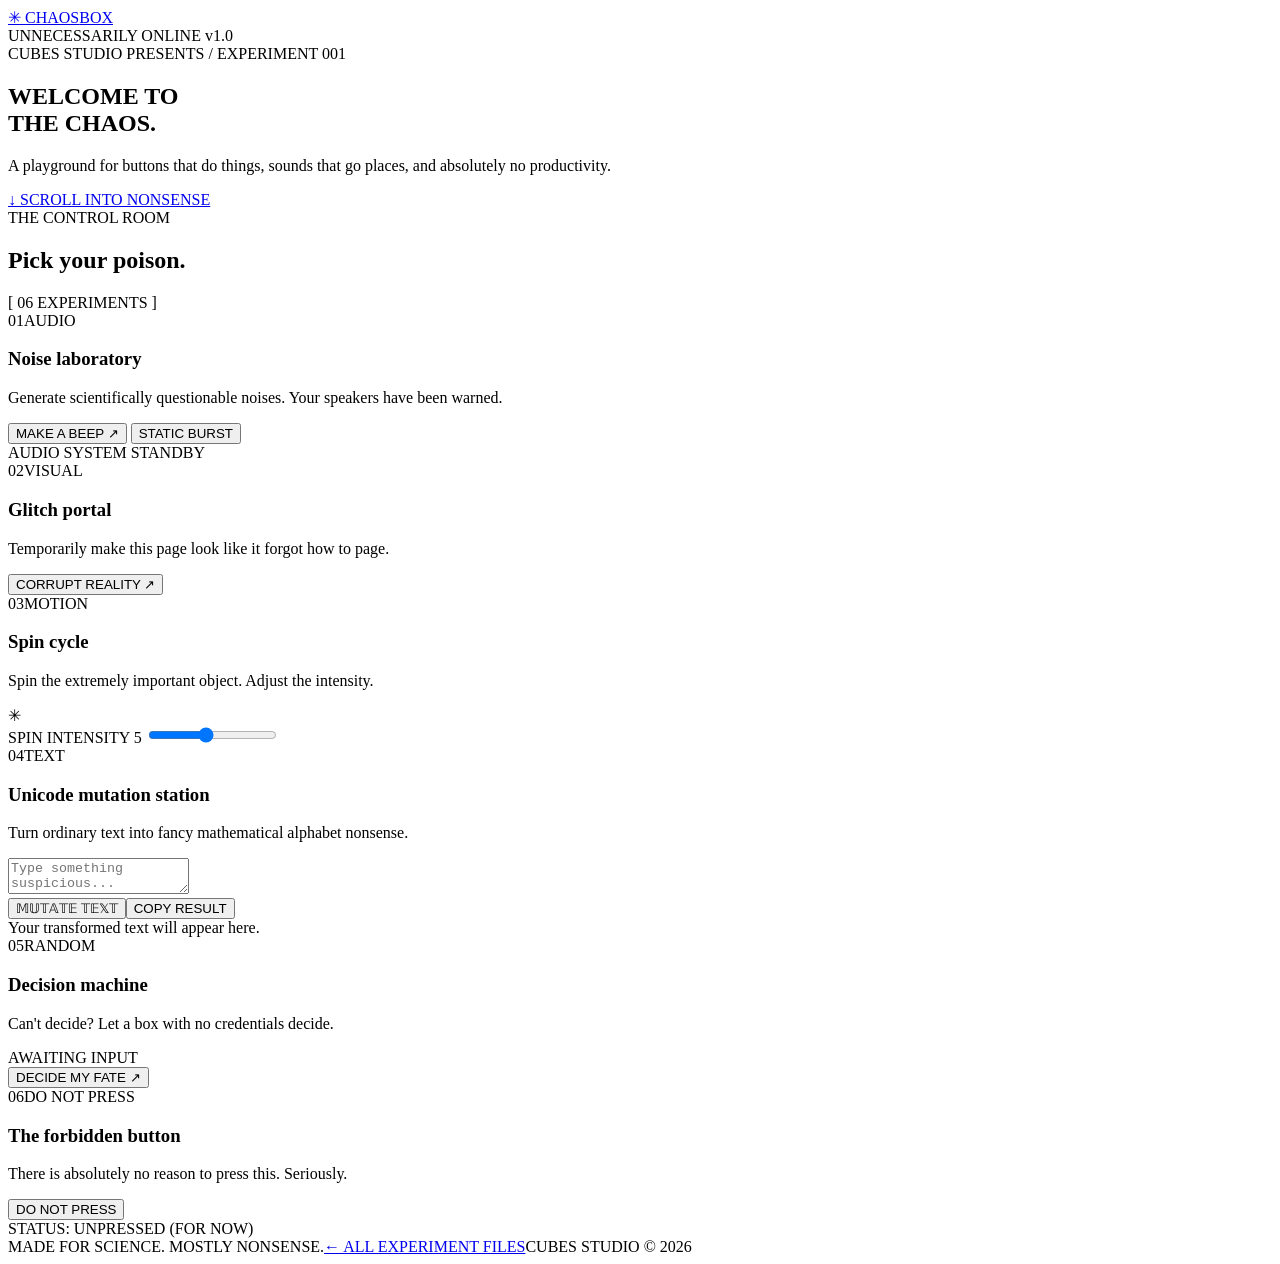
==== stuff/chaosbox/index.html @ ee300ed1 "Move CHAOSBOX into stuff/chaosbox" ====
<!doctype html>
<html lang="en">
<head>
  <meta charset="utf-8">
  <meta name="viewport" content="width=device-width,initial-scale=1">
  <meta name="theme-color" content="#090713">
  <title>CHAOSBOX — experiments in unnecessary</title>
  <link rel="stylesheet" href="styles.css">
  <script src="app.js" defer></script>
</head>
<body>
  <div class="noise" aria-hidden="true"></div>
  <header class="topbar">
    <a class="brand" href="./" aria-label="Chaosbox home"><span class="brand-mark">✳</span> CHAOS<span>BOX</span></a>
    <div class="top-meta"><span class="live-dot"></span> UNNECESSARILY ONLINE <span class="version">v1.0</span></div>
  </header>
  <main>
    <section class="hero">
      <div class="eyebrow">CUBES STUDIO PRESENTS / EXPERIMENT 001</div>
      <h1>WELCOME TO<br><span class="gradient-text">THE CHAOS.</span></h1>
      <p>A playground for buttons that do things, sounds that go places, and absolutely no productivity.</p>
      <a class="scroll-cue" href="#experiments">↓ SCROLL INTO NONSENSE</a>
    </section>

    <section id="experiments" class="section">
      <div class="section-heading"><div><div class="eyebrow">THE CONTROL ROOM</div><h2>Pick your poison<span class="accent">.</span></h2></div><span class="section-count">[ 06 EXPERIMENTS ]</span></div>
      <div class="cards">
        <article class="card card-wide">
          <div class="card-head"><span class="number">01</span><span class="tag">AUDIO</span></div>
          <h3>Noise laboratory</h3><p>Generate scientifically questionable noises. Your speakers have been warned.</p>
          <div class="sound-controls">
            <button class="button primary" id="beepBtn">MAKE A BEEP <span>↗</span></button>
            <button class="button ghost" id="noiseBtn">STATIC BURST</button>
          </div>
          <div class="sound-readout" id="soundReadout">AUDIO SYSTEM STANDBY</div>
        </article>
        <article class="card">
          <div class="card-head"><span class="number">02</span><span class="tag">VISUAL</span></div>
          <h3>Glitch portal</h3><p>Temporarily make this page look like it forgot how to page.</p>
          <button class="button ghost" id="glitchBtn">CORRUPT REALITY ↗</button>
        </article>
        <article class="card">
          <div class="card-head"><span class="number">03</span><span class="tag">MOTION</span></div>
          <h3>Spin cycle</h3><p>Spin the extremely important object. Adjust the intensity.</p>
          <div class="spinner-wrap"><div class="spinner" id="spinner">✳</div></div>
          <label class="range-label" for="spinRange">SPIN INTENSITY <output id="spinValue">5</output></label>
          <input id="spinRange" type="range" min="1" max="10" value="5">
        </article>
        <article class="card card-wide">
          <div class="card-head"><span class="number">04</span><span class="tag">TEXT</span></div>
          <h3>Unicode mutation station</h3><p>Turn ordinary text into fancy mathematical alphabet nonsense.</p>
          <textarea id="unicodeInput" rows="2" placeholder="Type something suspicious..."></textarea>
          <div class="unicode-actions"><button class="button primary" id="convertBtn">𝕄𝕌𝕋𝔸𝕋𝔼 𝕋𝔼𝕏𝕋</button><button class="button ghost" id="copyBtn">COPY RESULT</button></div>
          <div class="unicode-output" id="unicodeOutput" aria-live="polite">Your transformed text will appear here.</div>
        </article>
        <article class="card">
          <div class="card-head"><span class="number">05</span><span class="tag">RANDOM</span></div>
          <h3>Decision machine</h3><p>Can't decide? Let a box with no credentials decide.</p>
          <div class="decision" id="decision">AWAITING INPUT</div>
          <button class="button primary" id="randomBtn">DECIDE MY FATE ↗</button>
        </article>
        <article class="card danger-card">
          <div class="card-head"><span class="number">06</span><span class="tag danger-tag">DO NOT PRESS</span></div>
          <h3>The forbidden button</h3><p>There is absolutely no reason to press this. Seriously.</p>
          <button class="button danger" id="forbiddenBtn">DO NOT PRESS</button>
          <div class="forbidden-status" id="forbiddenStatus">STATUS: UNPRESSED (FOR NOW)</div>
        </article>
      </div>
    </section>
    <footer><span>MADE FOR SCIENCE. MOSTLY NONSENSE.</span><a href="../">← ALL EXPERIMENT FILES</a><span>CUBES STUDIO © 2026</span></footer>
  </main>
  <div class="toast" id="toast" role="status" aria-live="polite"></div>
</body>
</html>
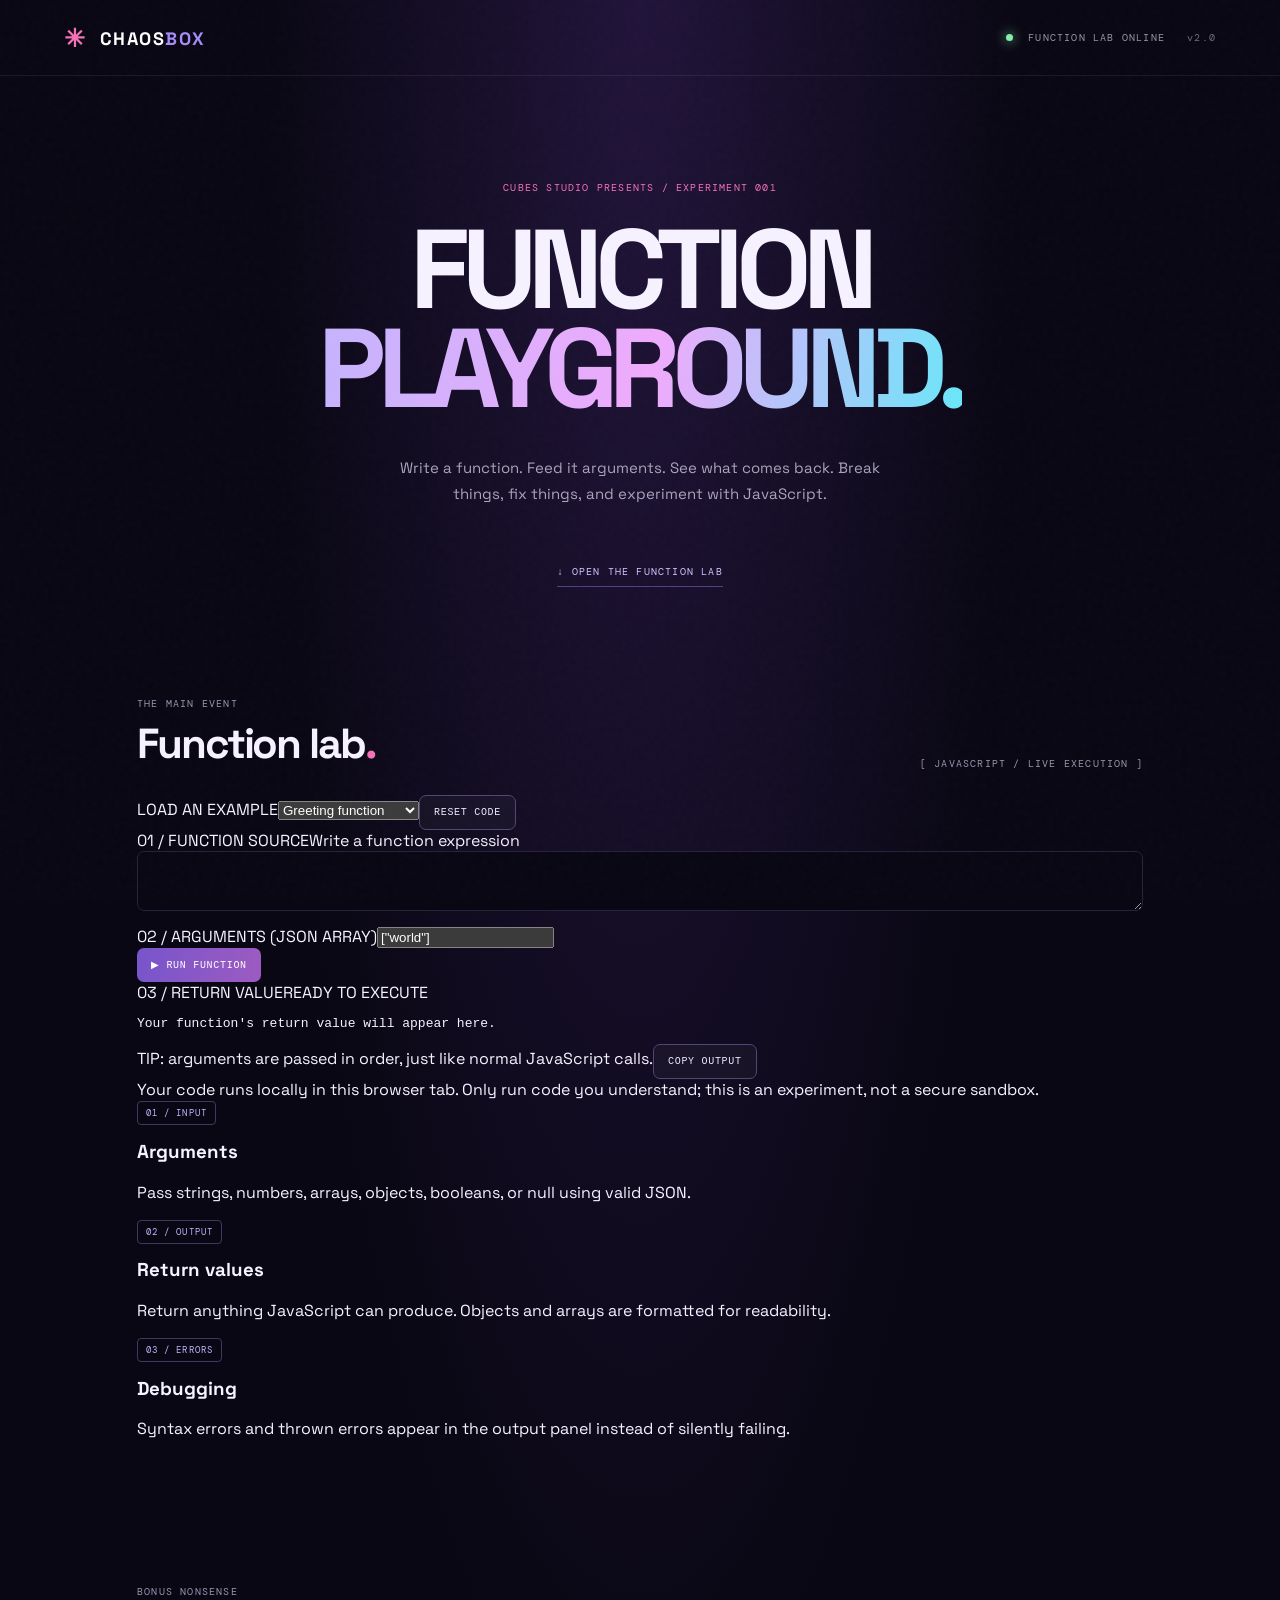
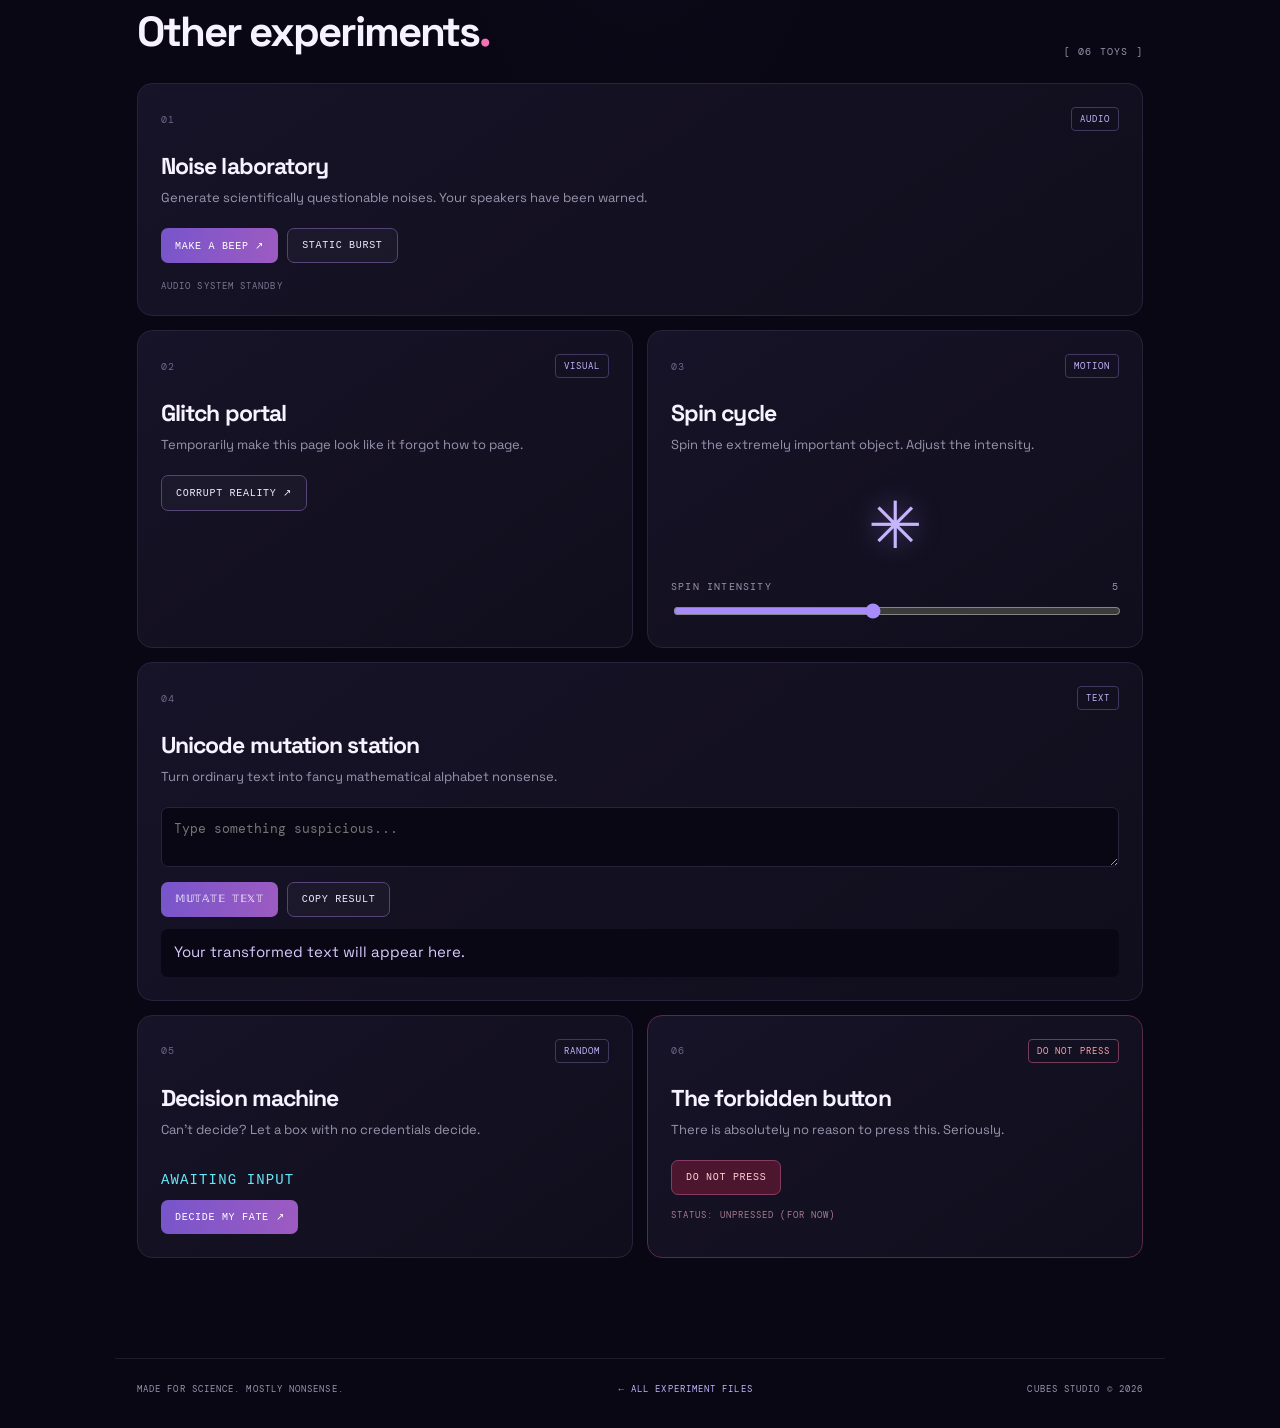
==== commit 009fbc60: "Make CHAOSBOX a JavaScript function playground" ====
--- a/stuff/chaosbox/index.html
+++ b/stuff/chaosbox/index.html
@@ -1,74 +1,41 @@
 <!doctype html>
 <html lang="en">
 <head>
-  <meta charset="utf-8">
-  <meta name="viewport" content="width=device-width,initial-scale=1">
-  <meta name="theme-color" content="#090713">
-  <title>CHAOSBOX — experiments in unnecessary</title>
-  <link rel="stylesheet" href="styles.css">
-  <script src="app.js" defer></script>
+<meta charset="utf-8"><meta name="viewport" content="width=device-width,initial-scale=1"><meta name="theme-color" content="#090713">
+<title>CHAOSBOX — JavaScript function playground</title><link rel="stylesheet" href="styles.css"><script src="app.js" defer></script>
 </head>
 <body>
-  <div class="noise" aria-hidden="true"></div>
-  <header class="topbar">
-    <a class="brand" href="./" aria-label="Chaosbox home"><span class="brand-mark">✳</span> CHAOS<span>BOX</span></a>
-    <div class="top-meta"><span class="live-dot"></span> UNNECESSARILY ONLINE <span class="version">v1.0</span></div>
-  </header>
-  <main>
-    <section class="hero">
-      <div class="eyebrow">CUBES STUDIO PRESENTS / EXPERIMENT 001</div>
-      <h1>WELCOME TO<br><span class="gradient-text">THE CHAOS.</span></h1>
-      <p>A playground for buttons that do things, sounds that go places, and absolutely no productivity.</p>
-      <a class="scroll-cue" href="#experiments">↓ SCROLL INTO NONSENSE</a>
-    </section>
-
-    <section id="experiments" class="section">
-      <div class="section-heading"><div><div class="eyebrow">THE CONTROL ROOM</div><h2>Pick your poison<span class="accent">.</span></h2></div><span class="section-count">[ 06 EXPERIMENTS ]</span></div>
-      <div class="cards">
-        <article class="card card-wide">
-          <div class="card-head"><span class="number">01</span><span class="tag">AUDIO</span></div>
-          <h3>Noise laboratory</h3><p>Generate scientifically questionable noises. Your speakers have been warned.</p>
-          <div class="sound-controls">
-            <button class="button primary" id="beepBtn">MAKE A BEEP <span>↗</span></button>
-            <button class="button ghost" id="noiseBtn">STATIC BURST</button>
-          </div>
-          <div class="sound-readout" id="soundReadout">AUDIO SYSTEM STANDBY</div>
-        </article>
-        <article class="card">
-          <div class="card-head"><span class="number">02</span><span class="tag">VISUAL</span></div>
-          <h3>Glitch portal</h3><p>Temporarily make this page look like it forgot how to page.</p>
-          <button class="button ghost" id="glitchBtn">CORRUPT REALITY ↗</button>
-        </article>
-        <article class="card">
-          <div class="card-head"><span class="number">03</span><span class="tag">MOTION</span></div>
-          <h3>Spin cycle</h3><p>Spin the extremely important object. Adjust the intensity.</p>
-          <div class="spinner-wrap"><div class="spinner" id="spinner">✳</div></div>
-          <label class="range-label" for="spinRange">SPIN INTENSITY <output id="spinValue">5</output></label>
-          <input id="spinRange" type="range" min="1" max="10" value="5">
-        </article>
-        <article class="card card-wide">
-          <div class="card-head"><span class="number">04</span><span class="tag">TEXT</span></div>
-          <h3>Unicode mutation station</h3><p>Turn ordinary text into fancy mathematical alphabet nonsense.</p>
-          <textarea id="unicodeInput" rows="2" placeholder="Type something suspicious..."></textarea>
-          <div class="unicode-actions"><button class="button primary" id="convertBtn">𝕄𝕌𝕋𝔸𝕋𝔼 𝕋𝔼𝕏𝕋</button><button class="button ghost" id="copyBtn">COPY RESULT</button></div>
-          <div class="unicode-output" id="unicodeOutput" aria-live="polite">Your transformed text will appear here.</div>
-        </article>
-        <article class="card">
-          <div class="card-head"><span class="number">05</span><span class="tag">RANDOM</span></div>
-          <h3>Decision machine</h3><p>Can't decide? Let a box with no credentials decide.</p>
-          <div class="decision" id="decision">AWAITING INPUT</div>
-          <button class="button primary" id="randomBtn">DECIDE MY FATE ↗</button>
-        </article>
-        <article class="card danger-card">
-          <div class="card-head"><span class="number">06</span><span class="tag danger-tag">DO NOT PRESS</span></div>
-          <h3>The forbidden button</h3><p>There is absolutely no reason to press this. Seriously.</p>
-          <button class="button danger" id="forbiddenBtn">DO NOT PRESS</button>
-          <div class="forbidden-status" id="forbiddenStatus">STATUS: UNPRESSED (FOR NOW)</div>
-        </article>
-      </div>
-    </section>
-    <footer><span>MADE FOR SCIENCE. MOSTLY NONSENSE.</span><a href="../">← ALL EXPERIMENT FILES</a><span>CUBES STUDIO © 2026</span></footer>
-  </main>
-  <div class="toast" id="toast" role="status" aria-live="polite"></div>
-</body>
-</html>+<div class="noise" aria-hidden="true"></div>
+<header class="topbar"><a class="brand" href="./"><span class="brand-mark">✳</span> CHAOS<span>BOX</span></a><div class="top-meta"><span class="live-dot"></span> FUNCTION LAB ONLINE <span class="version">v2.0</span></div></header>
+<main>
+<section class="hero"><div class="eyebrow">CUBES STUDIO PRESENTS / EXPERIMENT 001</div><h1>FUNCTION<br><span class="gradient-text">PLAYGROUND.</span></h1><p>Write a function. Feed it arguments. See what comes back. Break things, fix things, and experiment with JavaScript.</p><a class="scroll-cue" href="#function-lab">↓ OPEN THE FUNCTION LAB</a></section>
+<section id="function-lab" class="section function-section">
+<div class="section-heading"><div><div class="eyebrow">THE MAIN EVENT</div><h2>Function lab<span class="accent">.</span></h2></div><span class="section-count">[ JAVASCRIPT / LIVE EXECUTION ]</span></div>
+<div class="lab-card">
+<div class="lab-toolbar"><label for="exampleSelect">LOAD AN EXAMPLE</label><select id="exampleSelect"><option value="greet">Greeting function</option><option value="math">Math function</option><option value="factorial">Factorial (recursion)</option><option value="filter">Filter an array</option><option value="word">Word counter</option><option value="fibonacci">Fibonacci sequence</option><option value="async">Async function</option><option value="custom">Start from scratch</option></select><button class="button ghost" id="resetCode">RESET CODE</button></div>
+<div class="editor-label"><span>01 / FUNCTION SOURCE</span><span>Write a function expression</span></div>
+<textarea id="functionCode" class="code-editor" spellcheck="false" autocapitalize="off" autocomplete="off"></textarea>
+<div class="args-row"><div class="args-field"><label for="functionArgs">02 / ARGUMENTS (JSON ARRAY)</label><input id="functionArgs" class="args-input" value='["world"]' spellcheck="false"></div><button class="button primary run-button" id="runFunction">▶ RUN FUNCTION</button></div>
+<div class="editor-label output-heading"><span>03 / RETURN VALUE</span><span id="runStatus">READY TO EXECUTE</span></div>
+<pre class="function-output" id="functionOutput" aria-live="polite">Your function's return value will appear here.</pre>
+<div class="lab-foot"><span>TIP: arguments are passed in order, just like normal JavaScript calls.</span><button class="button ghost" id="copyOutput">COPY OUTPUT</button></div>
+<div class="safety-note">Your code runs locally in this browser tab. Only run code you understand; this is an experiment, not a secure sandbox.</div>
+</div>
+<div class="concept-grid">
+<article class="concept"><span class="tag">01 / INPUT</span><h3>Arguments</h3><p>Pass strings, numbers, arrays, objects, booleans, or null using valid JSON.</p></article>
+<article class="concept"><span class="tag">02 / OUTPUT</span><h3>Return values</h3><p>Return anything JavaScript can produce. Objects and arrays are formatted for readability.</p></article>
+<article class="concept"><span class="tag">03 / ERRORS</span><h3>Debugging</h3><p>Syntax errors and thrown errors appear in the output panel instead of silently failing.</p></article>
+</div>
+</section>
+<section id="experiments" class="section extras-section"><div class="section-heading"><div><div class="eyebrow">BONUS NONSENSE</div><h2>Other experiments<span class="accent">.</span></h2></div><span class="section-count">[ 06 TOYS ]</span></div>
+<div class="cards">
+<article class="card card-wide"><div class="card-head"><span class="number">01</span><span class="tag">AUDIO</span></div><h3>Noise laboratory</h3><p>Generate scientifically questionable noises. Your speakers have been warned.</p><div class="sound-controls"><button class="button primary" id="beepBtn">MAKE A BEEP ↗</button><button class="button ghost" id="noiseBtn">STATIC BURST</button></div><div class="sound-readout" id="soundReadout">AUDIO SYSTEM STANDBY</div></article>
+<article class="card"><div class="card-head"><span class="number">02</span><span class="tag">VISUAL</span></div><h3>Glitch portal</h3><p>Temporarily make this page look like it forgot how to page.</p><button class="button ghost" id="glitchBtn">CORRUPT REALITY ↗</button></article>
+<article class="card"><div class="card-head"><span class="number">03</span><span class="tag">MOTION</span></div><h3>Spin cycle</h3><p>Spin the extremely important object. Adjust the intensity.</p><div class="spinner-wrap"><div class="spinner" id="spinner">✳</div></div><label class="range-label" for="spinRange">SPIN INTENSITY <output id="spinValue">5</output></label><input id="spinRange" type="range" min="1" max="10" value="5"></article>
+<article class="card card-wide"><div class="card-head"><span class="number">04</span><span class="tag">TEXT</span></div><h3>Unicode mutation station</h3><p>Turn ordinary text into fancy mathematical alphabet nonsense.</p><textarea id="unicodeInput" rows="2" placeholder="Type something suspicious..."></textarea><div class="unicode-actions"><button class="button primary" id="convertBtn">𝕄𝕌𝕋𝔸𝕋𝔼 𝕋𝔼𝕏𝕋</button><button class="button ghost" id="copyBtn">COPY RESULT</button></div><div class="unicode-output" id="unicodeOutput" aria-live="polite">Your transformed text will appear here.</div></article>
+<article class="card"><div class="card-head"><span class="number">05</span><span class="tag">RANDOM</span></div><h3>Decision machine</h3><p>Can't decide? Let a box with no credentials decide.</p><div class="decision" id="decision">AWAITING INPUT</div><button class="button primary" id="randomBtn">DECIDE MY FATE ↗</button></article>
+<article class="card danger-card"><div class="card-head"><span class="number">06</span><span class="tag danger-tag">DO NOT PRESS</span></div><h3>The forbidden button</h3><p>There is absolutely no reason to press this. Seriously.</p><button class="button danger" id="forbiddenBtn">DO NOT PRESS</button><div class="forbidden-status" id="forbiddenStatus">STATUS: UNPRESSED (FOR NOW)</div></article>
+</div></section>
+<footer><span>MADE FOR SCIENCE. MOSTLY NONSENSE.</span><a href="../../">← ALL EXPERIMENT FILES</a><span>CUBES STUDIO © 2026</span></footer>
+</main><div class="toast" id="toast" role="status" aria-live="polite"></div>
+</body></html>
--- a/stuff/chaosbox/styles.css
+++ b/stuff/chaosbox/styles.css
@@ -0,0 +1,5 @@
+@import url('https://fonts.googleapis.com/css2?family=DM+Mono:wght@400;500&family=Space+Grotesk:wght@400;500;600;700&display=swap');
+:root{color-scheme:dark;--bg:#090713;--panel:#121020;--line:#28233b;--muted:#9994ad;--text:#f6f2ff;--purple:#a78bfa;--pink:#f472b6;--cyan:#67e8f9}
+*{box-sizing:border-box}html{scroll-behavior:smooth}body{margin:0;background:radial-gradient(ellipse at 50% 0%,#21143a 0,transparent 42%),var(--bg);color:var(--text);font-family:'Space Grotesk',sans-serif;min-height:100vh;overflow-x:hidden}.noise{pointer-events:none;position:fixed;inset:0;opacity:.035;z-index:5;background-image:url("data:image/svg+xml,%3Csvg viewBox='0 0 180 180' xmlns='http://www.w3.org/2000/svg'%3E%3Cfilter id='n'%3E%3CfeTurbulence type='fractalNoise' baseFrequency='.9' numOctaves='3' stitchTiles='stitch'/%3E%3C/filter%3E%3Crect width='100%25' height='100%25' filter='url(%23n)' opacity='.6'/%3E%3C/svg%3E")}.topbar{height:76px;border-bottom:1px solid #ffffff12;display:flex;align-items:center;justify-content:space-between;padding:0 max(5vw,22px);position:relative;z-index:2}.brand{font-weight:700;letter-spacing:.08em;color:white;text-decoration:none;font-size:18px}.brand span:last-child{color:var(--purple)}.brand-mark{color:var(--pink);font-size:25px;vertical-align:-2px;margin-right:7px}.top-meta,.eyebrow,.section-count,.number,.tag,.sound-readout,.range-label,.forbidden-status,footer,.scroll-cue{font-family:'DM Mono',monospace;font-size:10px;letter-spacing:.12em;color:var(--muted)}.live-dot{display:inline-block;width:7px;height:7px;background:#86efac;border-radius:50%;box-shadow:0 0 12px #86efac;margin-right:8px}.version{margin-left:15px;color:#6e6883}.hero{min-height:530px;padding:105px 22px 80px;text-align:center;display:flex;align-items:center;flex-direction:column}.hero .eyebrow{color:var(--pink)}h1{font-size:clamp(58px,10vw,112px);line-height:.88;letter-spacing:-.075em;margin:27px 0 22px;font-weight:700}.gradient-text{background:linear-gradient(100deg,#c4b5fd,#f0abfc 52%,#67e8f9);-webkit-background-clip:text;background-clip:text;color:transparent}.hero p{color:#aaa4bb;max-width:480px;line-height:1.7;font-size:15px}.scroll-cue{margin-top:44px;text-decoration:none;color:#d4c5ff;border-bottom:1px solid #a78bfa66;padding-bottom:8px}.section{max-width:1050px;margin:0 auto;padding:30px 22px 100px}.section-heading{display:flex;justify-content:space-between;align-items:end;margin-bottom:25px}.section-heading h2{font-size:clamp(28px,5vw,42px);margin:7px 0 0;letter-spacing:-.05em}.accent{color:var(--pink)}.cards{display:grid;grid-template-columns:repeat(2,minmax(0,1fr));gap:14px}.card{background:linear-gradient(145deg,#171328,#100e1c);border:1px solid var(--line);border-radius:15px;padding:23px;min-width:0;transition:border-color .2s,transform .2s;position:relative;overflow:hidden}.card:hover{border-color:#6e55a2;transform:translateY(-2px)}.card-wide{grid-column:span 2}.card-head{display:flex;justify-content:space-between;align-items:center}.number{color:#6e6688}.tag{border:1px solid #42375f;border-radius:4px;padding:5px 8px;color:#c4b5fd;font-size:9px}.card h3{font-size:23px;margin:20px 0 7px;letter-spacing:-.04em}.card p{color:var(--muted);font-size:13px;line-height:1.6;margin:0 0 19px}.button{border:1px solid #544576;background:transparent;color:#eee8ff;border-radius:7px;padding:11px 14px;font:500 10px 'DM Mono',monospace;letter-spacing:.07em;cursor:pointer;transition:.18s}.button:hover{transform:translateY(-2px);filter:brightness(1.2)}.primary{background:linear-gradient(100deg,#7755cb,#9d5bc1);border:0;color:white}.primary span{margin-left:15px}.ghost{background:#ffffff08}.sound-controls,.unicode-actions{display:flex;gap:9px;flex-wrap:wrap}.sound-readout{margin-top:17px;color:#7d7692;font-size:9px}.spinner-wrap{height:100px;display:grid;place-items:center}.spinner{font-size:65px;color:#c4b5fd;text-shadow:0 0 28px #a78bfa77;display:inline-block;transform-origin:center}.range-label{display:flex;justify-content:space-between;margin:5px 0 8px}input[type=range]{width:100%;accent-color:#a78bfa}textarea{width:100%;resize:vertical;background:#090713;border:1px solid var(--line);border-radius:7px;padding:12px;color:white;font:13px 'DM Mono',monospace;margin-bottom:10px;outline:none}textarea:focus{border-color:var(--purple)}.unicode-output{margin-top:12px;padding:13px;border-radius:7px;background:#090713;color:#d8caff;min-height:48px;overflow-wrap:anywhere;font-size:15px}.decision{font:500 14px 'DM Mono',monospace;color:var(--cyan);min-height:40px;display:flex;align-items:center;letter-spacing:.08em}.danger-card{border-color:#572b4b}.danger-tag{color:#fda4af;border-color:#743c57}.danger{background:#4c172e;border-color:#873b61;color:#fecdd3}.forbidden-status{font-size:9px;margin-top:14px;color:#a77c90}.toast{position:fixed;bottom:22px;left:50%;transform:translate(-50%,20px);background:#eee8ff;color:#171020;padding:12px 18px;border-radius:8px;font:11px 'DM Mono',monospace;opacity:0;pointer-events:none;transition:.25s;z-index:10;max-width:90%;text-align:center}.toast.show{opacity:1;transform:translate(-50%,0)}body.glitch{animation:glitch .15s steps(2) 8}body.glitch main{filter:hue-rotate(130deg) contrast(1.3)}@keyframes glitch{0%{transform:translate(0)}25%{transform:translate(3px,-2px)}50%{transform:translate(-3px,2px)}75%{transform:translate(2px,1px)}100%{transform:translate(0)}}body.party{background:radial-gradient(ellipse at center,#3d174f,#090713 70%)}footer{border-top:1px solid #ffffff16;max-width:1050px;margin:0 auto;padding:24px 22px 35px;display:flex;justify-content:space-between;gap:15px;flex-wrap:wrap;font-size:9px}footer a{color:#c4b5fd;text-decoration:none}
+@media(max-width:650px){.top-meta{font-size:8px}.hero{min-height:460px;padding-top:90px}.cards{grid-template-columns:1fr}.card-wide{grid-column:span 1}.section-heading{align-items:start;gap:12px;flex-direction:column}.section-count{font-size:9px}footer{flex-direction:column;gap:10px}.topbar{height:65px}}
+@media(prefers-reduced-motion:reduce){*,*::before,*::after{scroll-behavior:auto!important;transition:none!important;animation:none!important}}
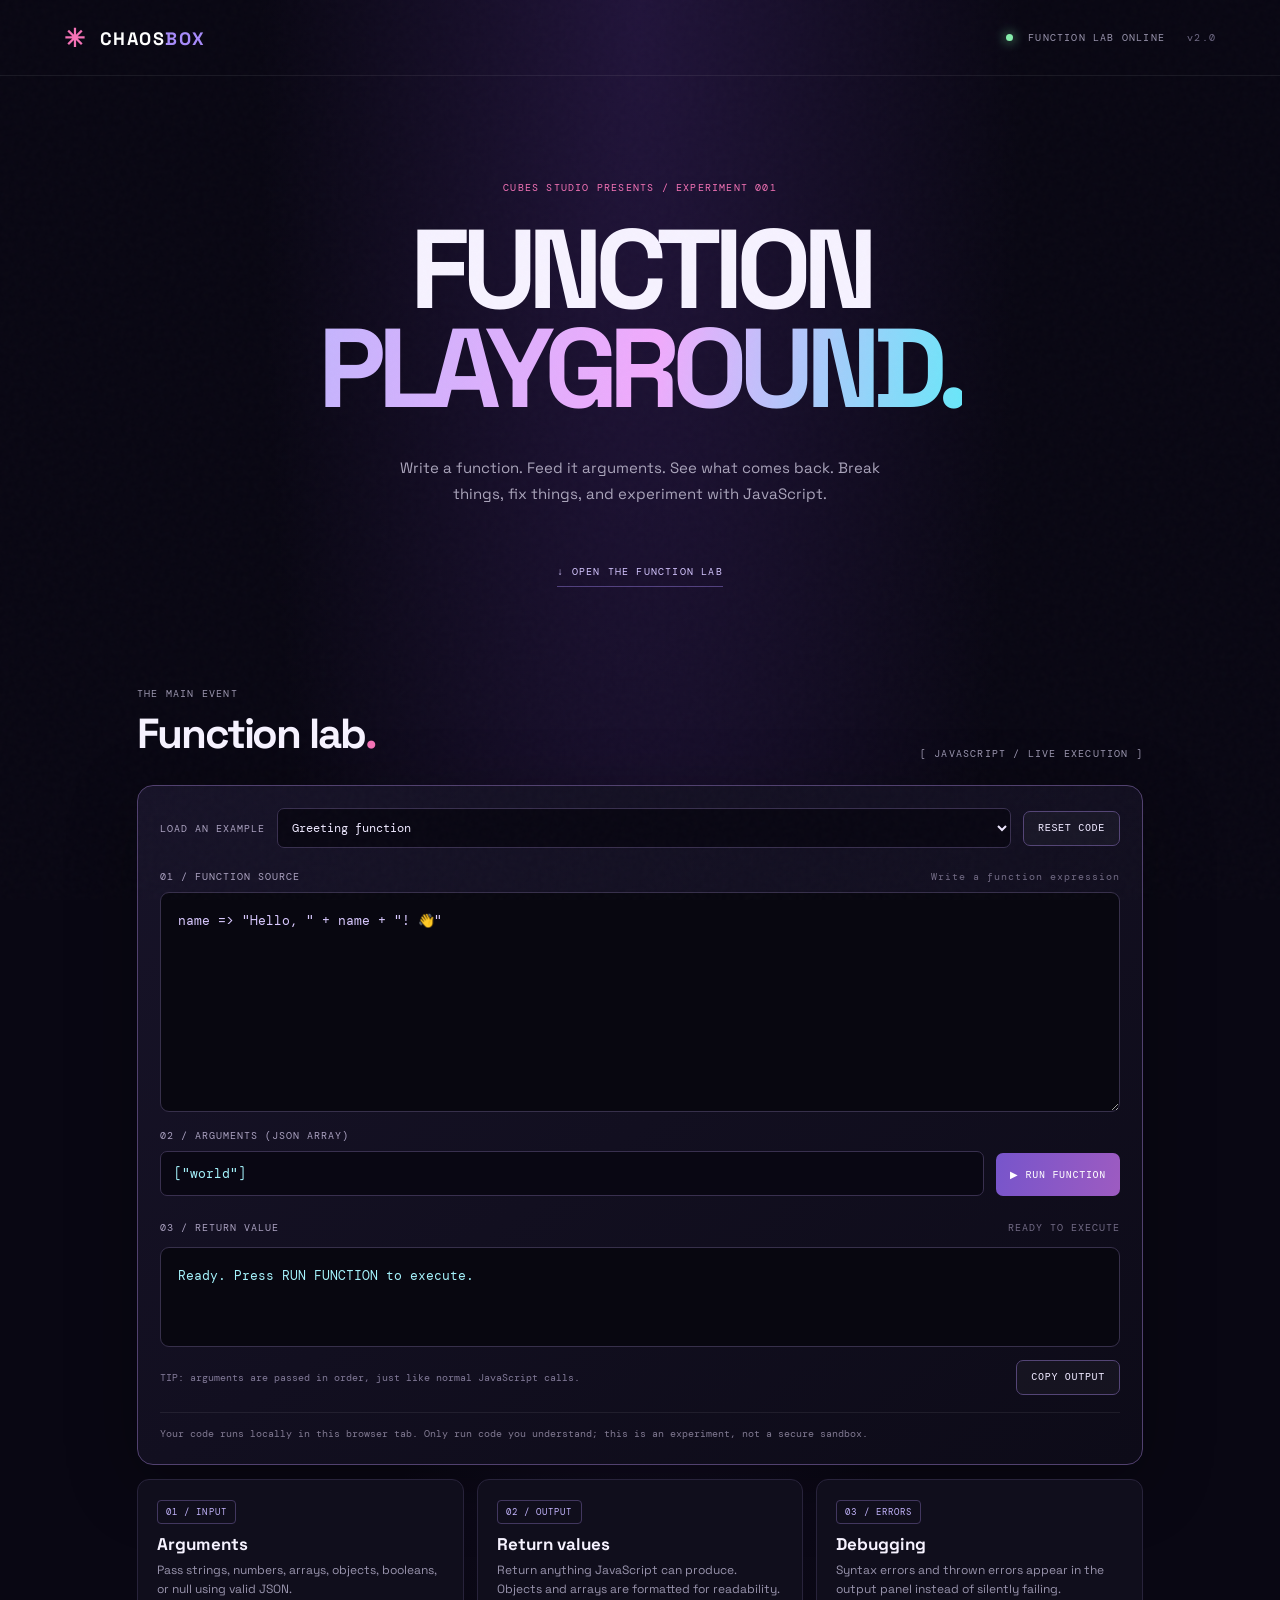
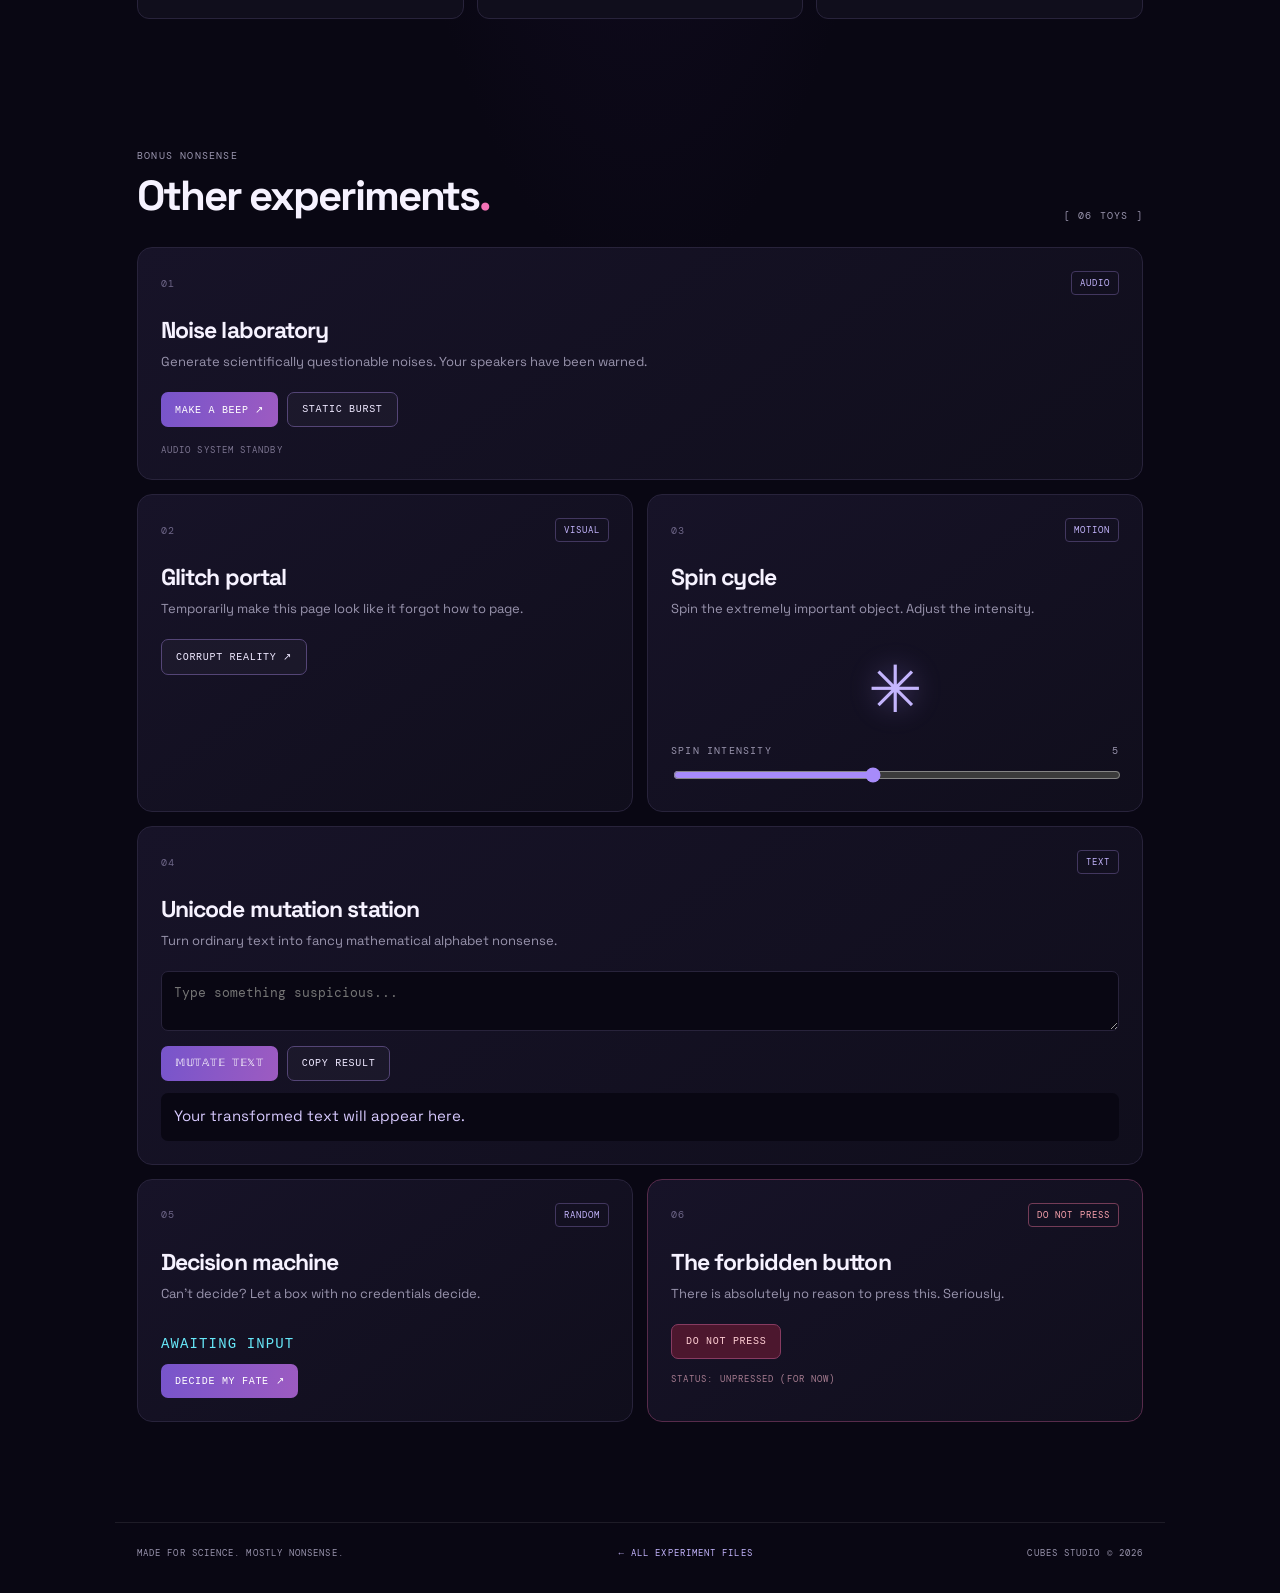
==== commit 9306e080: "Add goofy architecture freeze popup" ====
--- a/stuff/chaosbox/index.html
+++ b/stuff/chaosbox/index.html
@@ -37,5 +37,5 @@
 <article class="card danger-card"><div class="card-head"><span class="number">06</span><span class="tag danger-tag">DO NOT PRESS</span></div><h3>The forbidden button</h3><p>There is absolutely no reason to press this. Seriously.</p><button class="button danger" id="forbiddenBtn">DO NOT PRESS</button><div class="forbidden-status" id="forbiddenStatus">STATUS: UNPRESSED (FOR NOW)</div></article>
 </div></section>
 <footer><span>MADE FOR SCIENCE. MOSTLY NONSENSE.</span><a href="../../">← ALL EXPERIMENT FILES</a><span>CUBES STUDIO © 2026</span></footer>
-</main><div class="toast" id="toast" role="status" aria-live="polite"></div>
+</main><div class="freeze-overlay" id="freezeOverlay" hidden role="alertdialog" aria-modal="true" aria-labelledby="freezeTitle"><div class="freeze-window"><div class="freeze-titlebar"><span>⚠ SYSTEM MESSAGE</span><span>×</span></div><div class="freeze-content"><div class="freeze-icon">:(</div><div><h2 id="freezeTitle">Goofy X64 Architecture has stopped responding.</h2><p>The page has entered an advanced state of goofiness.</p><p class="freeze-hint">Refresh the page to escape.</p></div></div><div class="freeze-footer"><span>GOOFY ERROR · 0x0000042</span></div></div></div><div class="toast" id="toast" role="status" aria-live="polite"></div>
 </body></html>
--- a/stuff/chaosbox/styles.css
+++ b/stuff/chaosbox/styles.css
@@ -2,4 +2,6 @@
 :root{color-scheme:dark;--bg:#090713;--panel:#121020;--line:#28233b;--muted:#9994ad;--text:#f6f2ff;--purple:#a78bfa;--pink:#f472b6;--cyan:#67e8f9}
 *{box-sizing:border-box}html{scroll-behavior:smooth}body{margin:0;background:radial-gradient(ellipse at 50% 0%,#21143a 0,transparent 42%),var(--bg);color:var(--text);font-family:'Space Grotesk',sans-serif;min-height:100vh;overflow-x:hidden}.noise{pointer-events:none;position:fixed;inset:0;opacity:.035;z-index:5;background-image:url("data:image/svg+xml,%3Csvg viewBox='0 0 180 180' xmlns='http://www.w3.org/2000/svg'%3E%3Cfilter id='n'%3E%3CfeTurbulence type='fractalNoise' baseFrequency='.9' numOctaves='3' stitchTiles='stitch'/%3E%3C/filter%3E%3Crect width='100%25' height='100%25' filter='url(%23n)' opacity='.6'/%3E%3C/svg%3E")}.topbar{height:76px;border-bottom:1px solid #ffffff12;display:flex;align-items:center;justify-content:space-between;padding:0 max(5vw,22px);position:relative;z-index:2}.brand{font-weight:700;letter-spacing:.08em;color:white;text-decoration:none;font-size:18px}.brand span:last-child{color:var(--purple)}.brand-mark{color:var(--pink);font-size:25px;vertical-align:-2px;margin-right:7px}.top-meta,.eyebrow,.section-count,.number,.tag,.sound-readout,.range-label,.forbidden-status,footer,.scroll-cue{font-family:'DM Mono',monospace;font-size:10px;letter-spacing:.12em;color:var(--muted)}.live-dot{display:inline-block;width:7px;height:7px;background:#86efac;border-radius:50%;box-shadow:0 0 12px #86efac;margin-right:8px}.version{margin-left:15px;color:#6e6883}.hero{min-height:530px;padding:105px 22px 80px;text-align:center;display:flex;align-items:center;flex-direction:column}.hero .eyebrow{color:var(--pink)}h1{font-size:clamp(58px,10vw,112px);line-height:.88;letter-spacing:-.075em;margin:27px 0 22px;font-weight:700}.gradient-text{background:linear-gradient(100deg,#c4b5fd,#f0abfc 52%,#67e8f9);-webkit-background-clip:text;background-clip:text;color:transparent}.hero p{color:#aaa4bb;max-width:480px;line-height:1.7;font-size:15px}.scroll-cue{margin-top:44px;text-decoration:none;color:#d4c5ff;border-bottom:1px solid #a78bfa66;padding-bottom:8px}.section{max-width:1050px;margin:0 auto;padding:30px 22px 100px}.section-heading{display:flex;justify-content:space-between;align-items:end;margin-bottom:25px}.section-heading h2{font-size:clamp(28px,5vw,42px);margin:7px 0 0;letter-spacing:-.05em}.accent{color:var(--pink)}.cards{display:grid;grid-template-columns:repeat(2,minmax(0,1fr));gap:14px}.card{background:linear-gradient(145deg,#171328,#100e1c);border:1px solid var(--line);border-radius:15px;padding:23px;min-width:0;transition:border-color .2s,transform .2s;position:relative;overflow:hidden}.card:hover{border-color:#6e55a2;transform:translateY(-2px)}.card-wide{grid-column:span 2}.card-head{display:flex;justify-content:space-between;align-items:center}.number{color:#6e6688}.tag{border:1px solid #42375f;border-radius:4px;padding:5px 8px;color:#c4b5fd;font-size:9px}.card h3{font-size:23px;margin:20px 0 7px;letter-spacing:-.04em}.card p{color:var(--muted);font-size:13px;line-height:1.6;margin:0 0 19px}.button{border:1px solid #544576;background:transparent;color:#eee8ff;border-radius:7px;padding:11px 14px;font:500 10px 'DM Mono',monospace;letter-spacing:.07em;cursor:pointer;transition:.18s}.button:hover{transform:translateY(-2px);filter:brightness(1.2)}.primary{background:linear-gradient(100deg,#7755cb,#9d5bc1);border:0;color:white}.primary span{margin-left:15px}.ghost{background:#ffffff08}.sound-controls,.unicode-actions{display:flex;gap:9px;flex-wrap:wrap}.sound-readout{margin-top:17px;color:#7d7692;font-size:9px}.spinner-wrap{height:100px;display:grid;place-items:center}.spinner{font-size:65px;color:#c4b5fd;text-shadow:0 0 28px #a78bfa77;display:inline-block;transform-origin:center}.range-label{display:flex;justify-content:space-between;margin:5px 0 8px}input[type=range]{width:100%;accent-color:#a78bfa}textarea{width:100%;resize:vertical;background:#090713;border:1px solid var(--line);border-radius:7px;padding:12px;color:white;font:13px 'DM Mono',monospace;margin-bottom:10px;outline:none}textarea:focus{border-color:var(--purple)}.unicode-output{margin-top:12px;padding:13px;border-radius:7px;background:#090713;color:#d8caff;min-height:48px;overflow-wrap:anywhere;font-size:15px}.decision{font:500 14px 'DM Mono',monospace;color:var(--cyan);min-height:40px;display:flex;align-items:center;letter-spacing:.08em}.danger-card{border-color:#572b4b}.danger-tag{color:#fda4af;border-color:#743c57}.danger{background:#4c172e;border-color:#873b61;color:#fecdd3}.forbidden-status{font-size:9px;margin-top:14px;color:#a77c90}.toast{position:fixed;bottom:22px;left:50%;transform:translate(-50%,20px);background:#eee8ff;color:#171020;padding:12px 18px;border-radius:8px;font:11px 'DM Mono',monospace;opacity:0;pointer-events:none;transition:.25s;z-index:10;max-width:90%;text-align:center}.toast.show{opacity:1;transform:translate(-50%,0)}body.glitch{animation:glitch .15s steps(2) 8}body.glitch main{filter:hue-rotate(130deg) contrast(1.3)}@keyframes glitch{0%{transform:translate(0)}25%{transform:translate(3px,-2px)}50%{transform:translate(-3px,2px)}75%{transform:translate(2px,1px)}100%{transform:translate(0)}}body.party{background:radial-gradient(ellipse at center,#3d174f,#090713 70%)}footer{border-top:1px solid #ffffff16;max-width:1050px;margin:0 auto;padding:24px 22px 35px;display:flex;justify-content:space-between;gap:15px;flex-wrap:wrap;font-size:9px}footer a{color:#c4b5fd;text-decoration:none}
 @media(max-width:650px){.top-meta{font-size:8px}.hero{min-height:460px;padding-top:90px}.cards{grid-template-columns:1fr}.card-wide{grid-column:span 1}.section-heading{align-items:start;gap:12px;flex-direction:column}.section-count{font-size:9px}footer{flex-direction:column;gap:10px}.topbar{height:65px}}
-@media(prefers-reduced-motion:reduce){*,*::before,*::after{scroll-behavior:auto!important;transition:none!important;animation:none!important}}+@media(prefers-reduced-motion:reduce){*,*::before,*::after{scroll-behavior:auto!important;transition:none!important;animation:none!important}}
+.function-section{padding-top:20px}.lab-card{background:linear-gradient(145deg,#171328,#0d0b18);border:1px solid #51416f;border-radius:16px;padding:22px;box-shadow:0 18px 70px #0005}.lab-toolbar{display:flex;align-items:center;gap:12px;flex-wrap:wrap;margin-bottom:22px}.lab-toolbar label,.editor-label,.args-field label{font:10px 'DM Mono',monospace;letter-spacing:.1em;color:#aaa1c0}.lab-toolbar select{flex:1;min-width:180px;background:#090713;border:1px solid #39304f;color:#eee8ff;padding:10px;border-radius:7px;font:12px 'DM Mono',monospace}.editor-label{display:flex;justify-content:space-between;gap:12px;margin:15px 0 9px}.editor-label span:last-child{color:#716a84}.code-editor{display:block;width:100%;min-height:220px;resize:vertical;background:#080710;border:1px solid #37304b;border-radius:9px;padding:17px;color:#d9c9ff;font:13px/1.65 'DM Mono',monospace;tab-size:2;white-space:pre;overflow:auto;outline:none}.code-editor:focus,.args-input:focus{border-color:#a78bfa;box-shadow:0 0 0 2px #a78bfa20}.args-row{display:flex;align-items:end;gap:12px;margin-top:17px}.args-field{flex:1;min-width:0}.args-field label{display:block;margin-bottom:9px}.args-input{width:100%;background:#090713;border:1px solid #39304f;color:#a5f3fc;border-radius:7px;padding:13px;font:13px 'DM Mono',monospace;outline:none}.run-button{min-height:43px;white-space:nowrap}.output-heading{margin-top:25px}.function-output{min-height:100px;max-height:340px;overflow:auto;white-space:pre-wrap;overflow-wrap:anywhere;background:#080710;border:1px solid #37304b;border-radius:9px;padding:17px;color:#a5f3fc;font:13px/1.65 'DM Mono',monospace}.lab-foot{display:flex;justify-content:space-between;align-items:center;gap:12px;flex-wrap:wrap;margin-top:12px;color:#827a98;font:10px 'DM Mono',monospace}.safety-note{margin-top:17px;padding-top:13px;border-top:1px solid #ffffff12;color:#807991;font:10px/1.6 'DM Mono',monospace}.concept-grid{display:grid;grid-template-columns:repeat(3,minmax(0,1fr));gap:13px;margin-top:14px}.concept{padding:19px;background:#100e1c;border:1px solid var(--line);border-radius:12px}.concept h3{font-size:17px;margin:13px 0 6px}.concept p{font-size:12px;line-height:1.6;color:var(--muted);margin:0}.extras-section{padding-top:30px}.button:disabled{opacity:.5;cursor:wait;transform:none}
+@media(max-width:650px){.lab-card{padding:15px}.args-row{align-items:stretch;flex-direction:column}.run-button{width:100%}.concept-grid{grid-template-columns:1fr}.editor-label{font-size:9px}.code-editor{min-height:190px;font-size:12px}}
